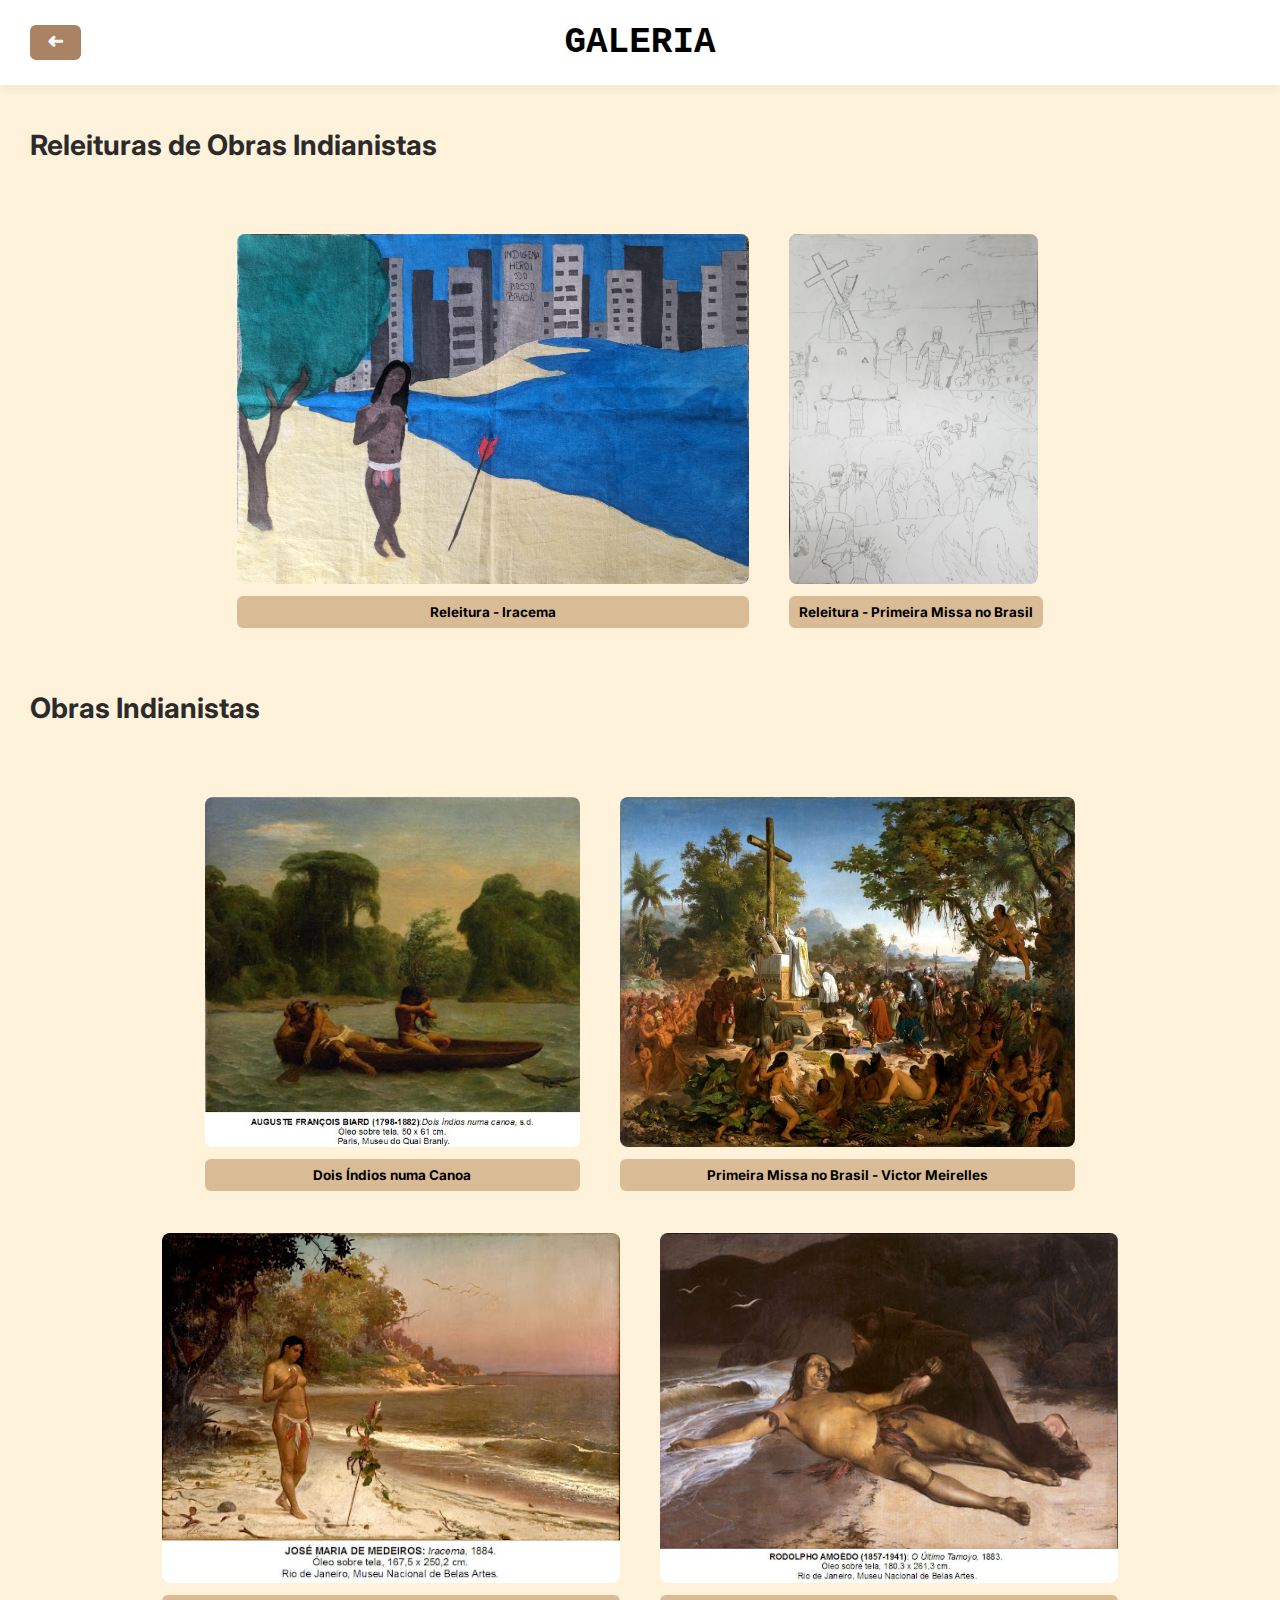
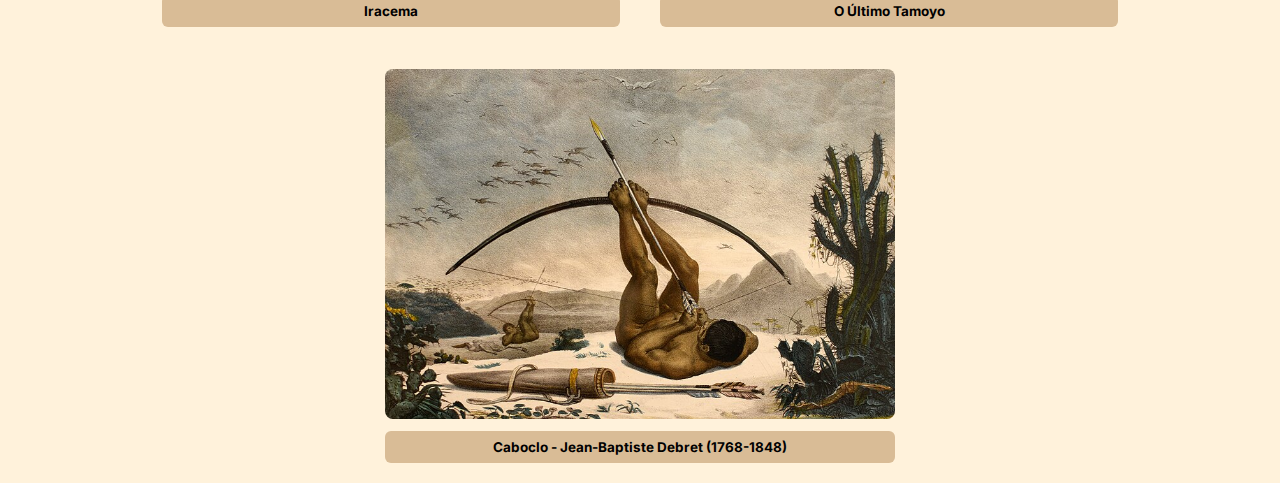
==== biblioteca/galeria.html @ d7e7b9e9 "Add files via upload" ====
<!DOCTYPE html>
<head>
    <meta charset="UTF-8">
    <meta name="viewport" content="width=device-width, initial-scale=1.0">
    <link rel="stylesheet" href="style/style.css">
    <link href="https://fonts.googleapis.com/css2?family=Inter:wght@400;700&family=Merriweather:wght@700&display=swap" 
    rel="stylesheet"><link rel="preconnect" href="https://fonts.gstatic.com">
    <link href="https://fonts.googleapis.com/css2?family=Courier+Prime&display=swap" rel="stylesheet">
    <link rel="icon" type="image/png" href="../favicon.png">
    <title>Galeria de Arte</title>
</head>
<body>
    <header>
        <input type="button" value="➜" onclick="voltarPagina()">
        <div class="title">
        <h1>GALERIA</h1></div>
    </header><br>
        <h2 class="h2_title">Releituras de Obras Indianistas</h2>
    <div class="cards"> 
        <div class="galleryImage">
            <img src="img/releituraIracema.jpg" alt=""> <div class="text">Releitura - Iracema</div>
        </div>
        <div class="galleryImage">
            <img src="img/releituraPrimeiraMissaNoBrasil.jpg" alt=""> <div class="text">Releitura - Primeira Missa no Brasil</div>
        </div>


    <div class="pop-up" style="display: none;" id="popup-card">
        <span onclick="closePopup()" class="close">&times;</span>
        <img class="imagePopup">
        <p class="resumo">
        </p>
    </div>
    <div class="popupOverlay" style="display: none;" id="popup"></div>

</div><br>
        <h2 class="h2_title">Obras Indianistas</h2>
        <div class="cards"> 
            <div class="galleryImage">
                <img src="img/doisIndiosNumaCanoa.jpg" alt=""> <div class="text">Dois Índios numa Canoa</div>
            </div>
            <div class="galleryImage">
                <img src="img/primeiraMissaNoBrasil.jpg" alt=""> <div class="text">Primeira Missa no Brasil - Victor Meirelles</div>
            </div>
            <div class="galleryImage">
                <img src="img/iracema.jpg" alt=""> <div class="text">Iracema</div>
            </div>
            <div class="galleryImage">
                <img src="img/oUltimo.jpg" alt=""> <div class="text">O Último Tamoyo</div>
            </div>
            <div class="galleryImage">
                <img src="img/Caboclo_by_Jean-Baptiste_Debret_1834.jpg" alt=""> <div class="text">Caboclo - Jean-Baptiste Debret (1768-1848)</div>
            </div>

        </div>
</body>
<script src="script/script.js"></script>
</html>
---- biblioteca/style/style.css ----
body {
    font-family: 'Inter';
    justify-content: center;
    margin: 0;
    background-color: #fff2db;
}

::selection {
    background-color: rgb(250, 241, 220);
}

header {
    background-color: white;
    display: flex;
    align-items: center;
    height: 85px;
    box-shadow: #c4c4c423 0px 7px 5px;
  }
  
  header input[type='button'] {
    position: absolute;
    margin-left: auto;
    margin-right: 30px;
    margin-inline-start: 30px;
    background-color: #a98363;
    color: rgb(247, 247, 247);
    border-style: solid;
    border-radius: 6px;
    padding-left: 15px;
    padding-right: 15px;
    width: auto;
    height: 35px;
    font-weight: 600;
    transition: background-color 0.2s, color 0.2s;
    border-width: 2.5px;
    border-color: #a98363;
    font-size: 20px;
    transform: rotate(180deg);
  }
  
  header input[type='button']:hover {
    background-color: #ffffff00;
    color: #a98363;
  }
  
  header .title {
    font-family: 'Courier', monospace;
    margin-left: auto;
    margin-right: auto;
    text-align: left;
    width: min-content;
    border-radius: 5px;
    pointer-events: none;
    user-select: none;
    font-size: 18px;
  }  

h2 {
    color: rgb(43, 43, 43);
    font-size: 28px;
    margin-left: 20px;
}

.cards {
    display: flex;
    justify-content: center;
    align-items: center;
    flex-wrap: wrap;
    margin-top: 50px;
}

.box {
    margin-top: 2%;
    border-radius: 14px;
    padding: 16px;
    max-width: min-content;
}

.imgCard, .galleryImage {
    margin: 20px;
}
.imgCard img {
    cursor: pointer;
    width: 220px;
    height: 330px;
    border-radius: 8px;
    transform: translateY(2px);
}

.galleryImage img {
    max-height: 350px;
    border-radius: 8px;
    transform: translateY(2px);
}

.imgCard .text {
    width: 200px;
    border-radius: 6px;
    padding: 8px 10px 8px 10px;
    background-color: #d9bc96;
    font-size: 13.5px;
    pointer-events: none;
    color: rgb(0, 0, 0);
    text-align: center;
    margin-top: 10px;
    font-weight: bold;
    transition: color 0.2s;
    word-wrap: break-word;
}

.galleryImage .text {
    width: calc(100% - 20px);
    border-radius: 6px;
    padding: 8px 10px 8px 10px;
    background-color: #d9bc96;
    font-size: 13.5px;
    pointer-events: none;
    color: rgb(0, 0, 0);
    text-align: center;
    margin-top: 10px;
    font-weight: bold;
    transition: color 0.2s;
    word-wrap: break-word;
}


.pop-up {
    display: flex;
    justify-content: center;
    align-items: center;
    position: fixed;
    top: 50%;
    left: 50%;
    transform: translate(-50%, -50%);
    background-color: rgb(238, 238, 238);
    padding: 30px;
    width: 40%;
    height: 80%;
    max-height: 90%;
    border-radius: 16px;
    box-shadow: 0 2px 10px rgba(0, 0, 0, 0.2);
    z-index: 1000;
    overflow: auto;
    transition: opacity 0.3s, display 0.3s;
}
.h2_title {
    margin-left: 30px;
}

.pop-up img {
    border-radius: 8px;
    width: 230px;
    display: block;
    margin: 0 auto;
    margin-top: 75px;
}

.popupOverlay {
    position: fixed;
    top: 0;
    left: 0;
    width: 100%;
    height: 100%;
    background: rgba(0, 0, 0, 0.377);
    z-index: 999;
    transition: opacity 0.3s, display 0.3s;
}

.resumo {
    border-radius: 12px;
    padding: 15px;
    text-align: justify;
    margin-top: 30px;
    background-color: #d9bc96;
}

.close {
    text-align: center;
    padding-left: 8px;
    padding-right: 8px;
    padding-bottom: 2px;
    font-size: 28px;
    border-radius: 5px;
    float: inline-end;
    cursor: pointer;
    user-select: none;
    background-color: rgb(214, 214, 214);
    transition: background-color 0.2s, color 0.2s;
}

.close:hover {
    background-color: #a98363;
    color: white;
}

@media (max-width: 720px) {
    .galleryImage img {
        max-width: 325px;
        border-radius: 8px;
        transform: translateY(2px);
    }
    .h2_title {
        text-align: center;
        font-size: 24px;
        margin-left: 10px;
        margin-right: 10px;
    }
    header input[type='button'] {
      position: unset;
      margin: unset;
      margin-left: 10px;
      text-align: center;
      width: auto;
      height: 30px;
      font-size: 16px;
    }
    header .title {
        transform: translateX(-20px);
    }
    .pop-up img {
        width: 150px;
    }

    .pop-up {
        width: 75%;
    }

    .resumo {
        text-align: left;
    }
}
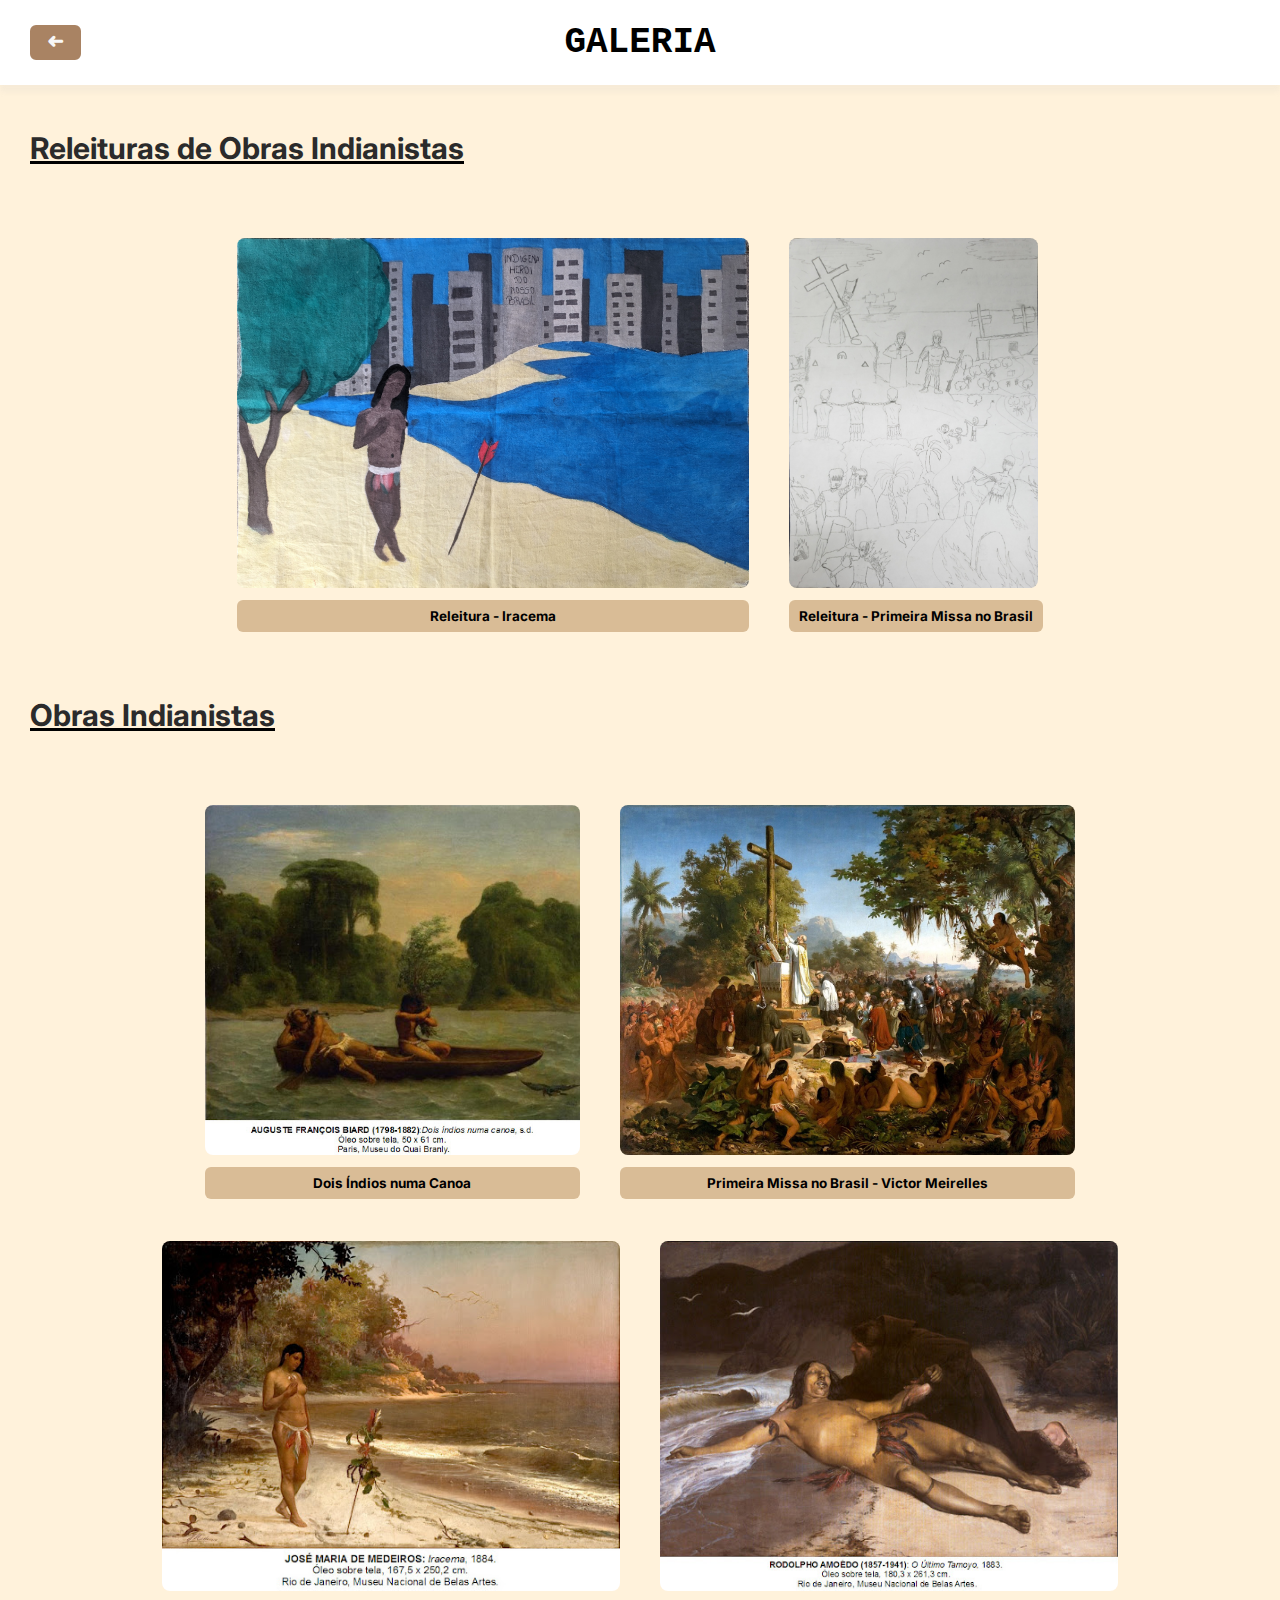
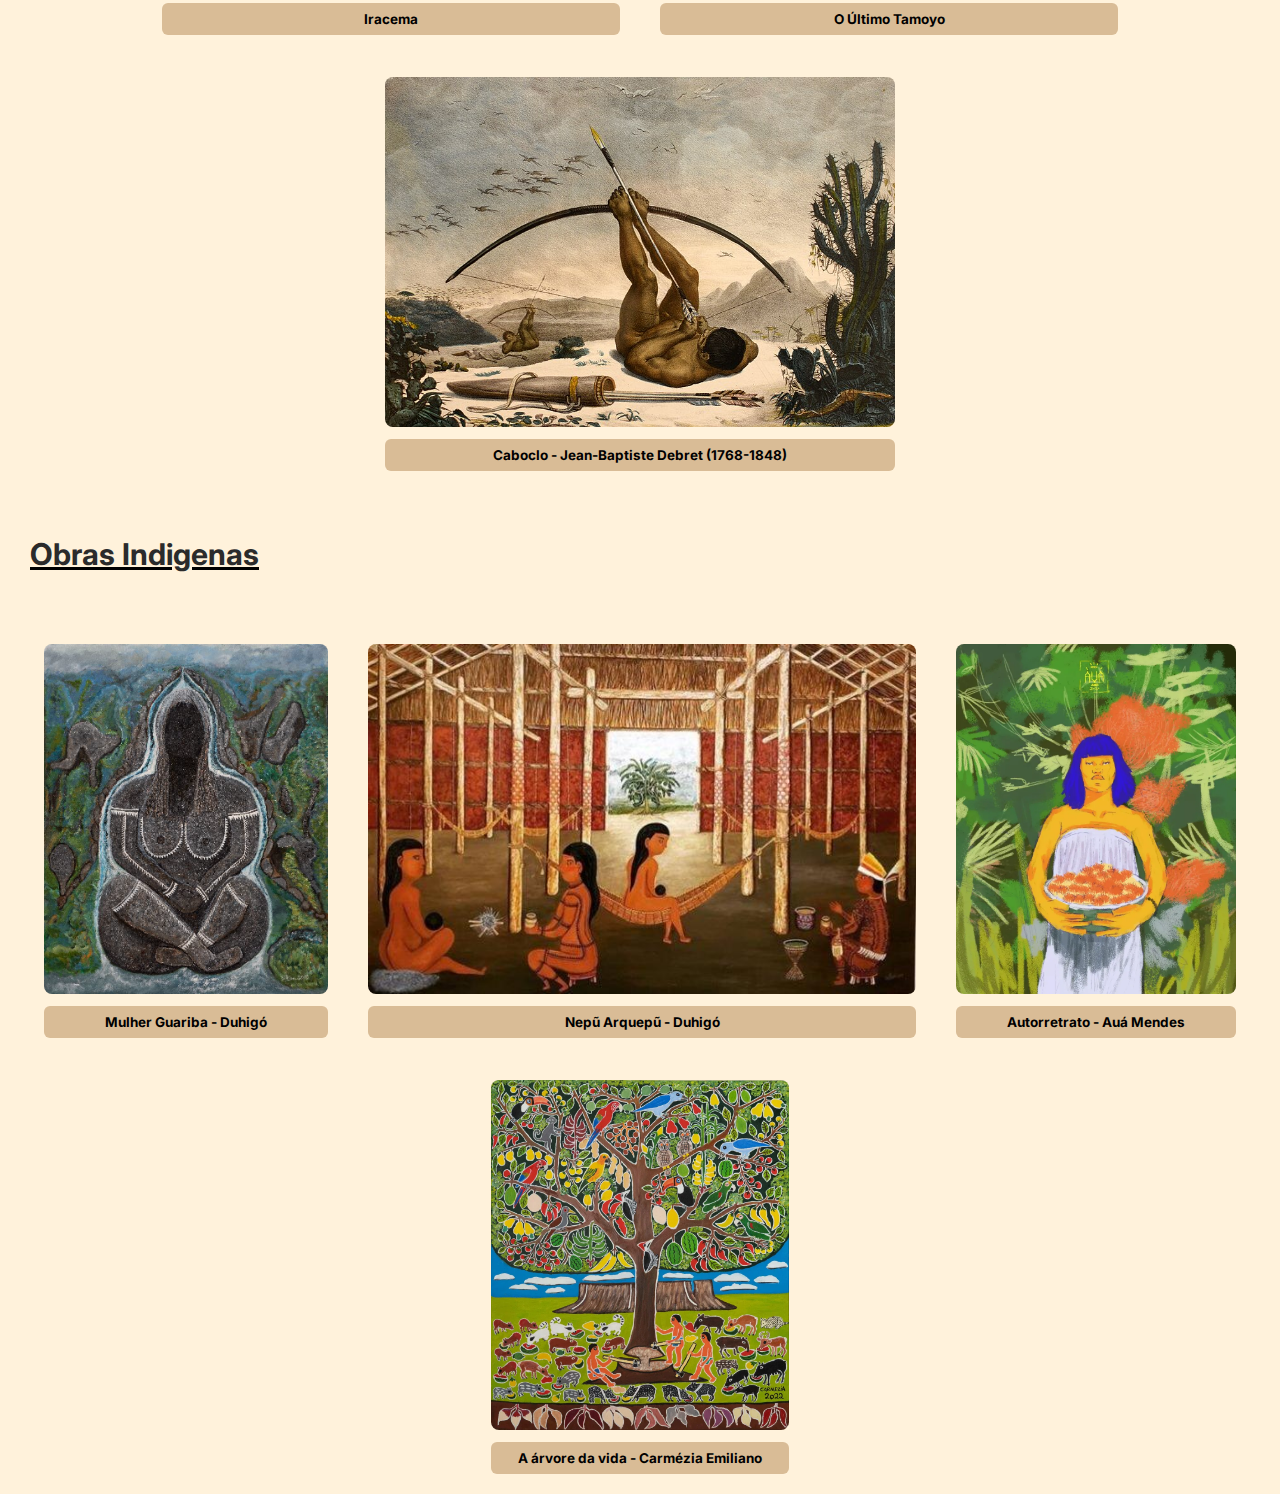
==== commit da7d4825: "Add files via upload" ====
--- a/biblioteca/galeria.html
+++ b/biblioteca/galeria.html
@@ -15,7 +15,7 @@
         <div class="title">
         <h1>GALERIA</h1></div>
     </header><br>
-        <h2 class="h2_title">Releituras de Obras Indianistas</h2>
+        <u><h2 class="h2_title">Releituras de Obras Indianistas</h2></u>
     <div class="cards"> 
         <div class="galleryImage">
             <img src="img/releituraIracema.jpg" alt=""> <div class="text">Releitura - Iracema</div>
@@ -34,7 +34,7 @@
     <div class="popupOverlay" style="display: none;" id="popup"></div>
 
 </div><br>
-        <h2 class="h2_title">Obras Indianistas</h2>
+        <u><h2 class="h2_title">Obras Indianistas</h2></u>
         <div class="cards"> 
             <div class="galleryImage">
                 <img src="img/doisIndiosNumaCanoa.jpg" alt=""> <div class="text">Dois Índios numa Canoa</div>
@@ -52,6 +52,22 @@
                 <img src="img/Caboclo_by_Jean-Baptiste_Debret_1834.jpg" alt=""> <div class="text">Caboclo - Jean-Baptiste Debret (1768-1848)</div>
             </div>
 
+        </div><br>
+        <u><h2 class="h2_title">Obras Indigenas</h2></u>
+        <div class="cards"> 
+            <div class="galleryImage">
+                <img src="img/mulherGuariba.png" alt=""> <div class="text">Mulher Guariba - Duhigó</div>
+            </div>
+            <div class="galleryImage">
+                <img src="img/Duhigó.jpg" alt=""> <div class="text">Nepũ Arquepũ - Duhigó</div>
+            </div>
+            <div class="galleryImage">
+                <img src="img/autorretrato.webp" alt=""> <div class="text">Autorretrato - Auá Mendes</div>
+            </div>
+            <div class="galleryImage">
+                <img src="img/arvoreDaVida.webp" alt=""> <div class="text">A árvore da vida - Carmézia Emiliano</div>
+            </div>
+
         </div>
 </body>
 <script src="script/script.js"></script>
--- a/biblioteca/style/style.css
+++ b/biblioteca/style/style.css
@@ -145,6 +145,7 @@
 }
 .h2_title {
     margin-left: 30px;
+    font-size: 30px;
 }
 
 .pop-up img {
@@ -201,9 +202,9 @@
     }
     .h2_title {
         text-align: center;
-        font-size: 24px;
-        margin-left: 10px;
-        margin-right: 10px;
+        font-size: 26px;
+        margin-left: 20px;
+        margin-right: 20px;
     }
     header input[type='button'] {
       position: unset;
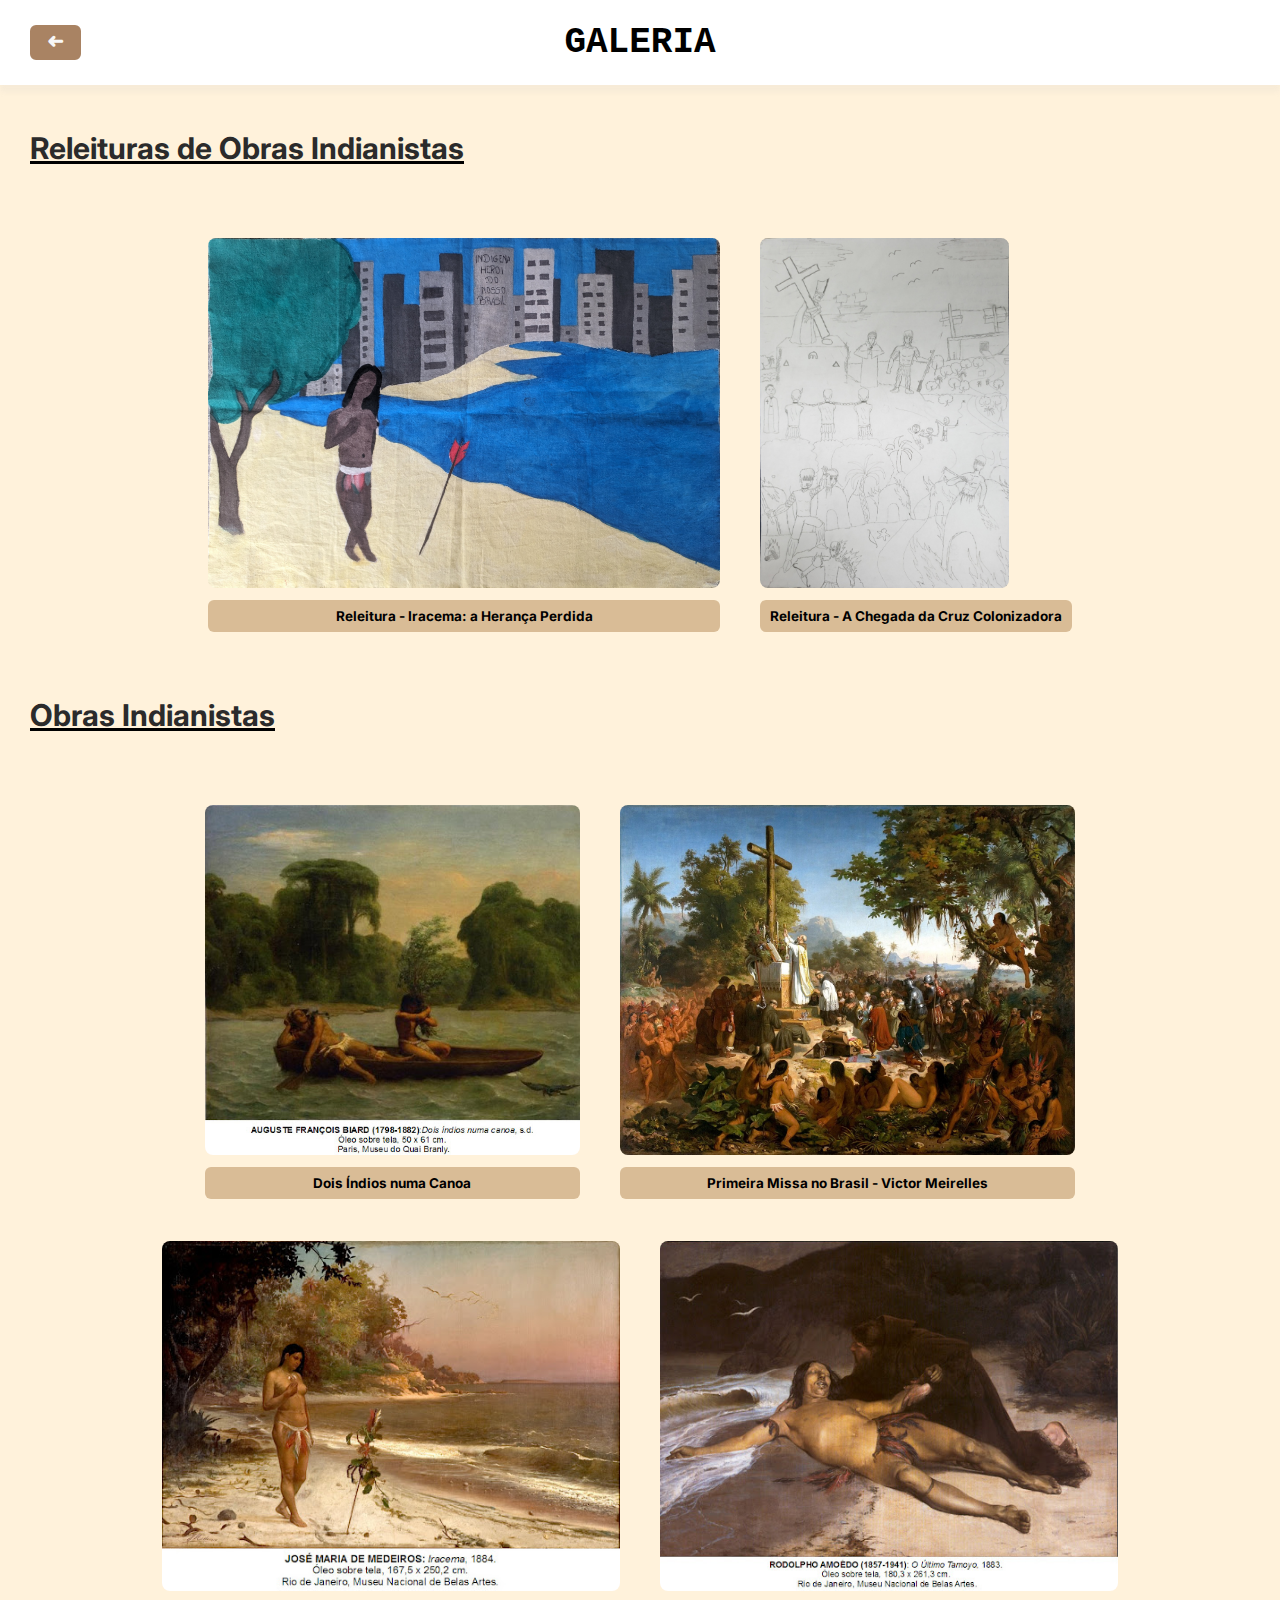
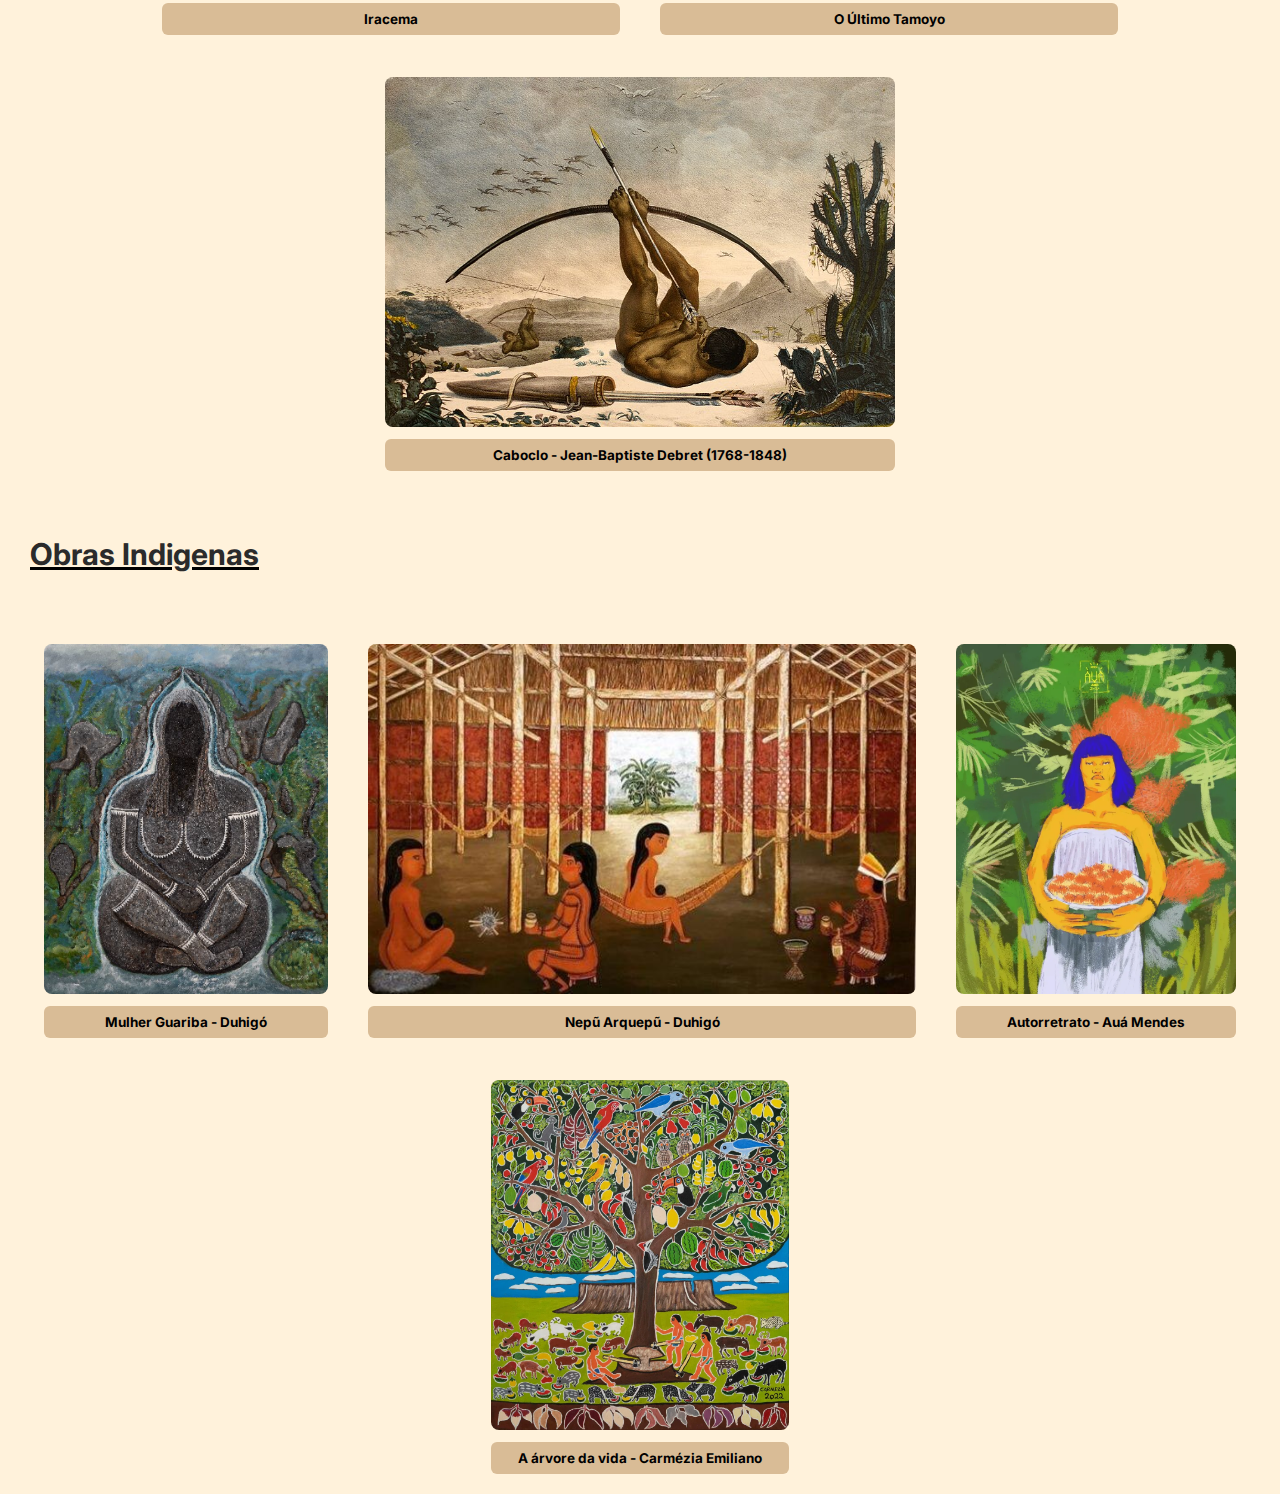
==== commit 9f9b940e: "Update galeria.html" ====
--- a/biblioteca/galeria.html
+++ b/biblioteca/galeria.html
@@ -18,10 +18,10 @@
         <u><h2 class="h2_title">Releituras de Obras Indianistas</h2></u>
     <div class="cards"> 
         <div class="galleryImage">
-            <img src="img/releituraIracema.jpg" alt=""> <div class="text">Releitura - Iracema</div>
+            <img src="img/releituraIracema.jpg" alt=""> <div class="text">Releitura - Iracema: a Herança Perdida</div>
         </div>
         <div class="galleryImage">
-            <img src="img/releituraPrimeiraMissaNoBrasil.jpg" alt=""> <div class="text">Releitura - Primeira Missa no Brasil</div>
+            <img src="img/releituraPrimeiraMissaNoBrasil.jpg" alt=""> <div class="text">Releitura - A Chegada da Cruz Colonizadora</div>
         </div>
 
 
@@ -71,4 +71,4 @@
         </div>
 </body>
 <script src="script/script.js"></script>
-</html>+</html>
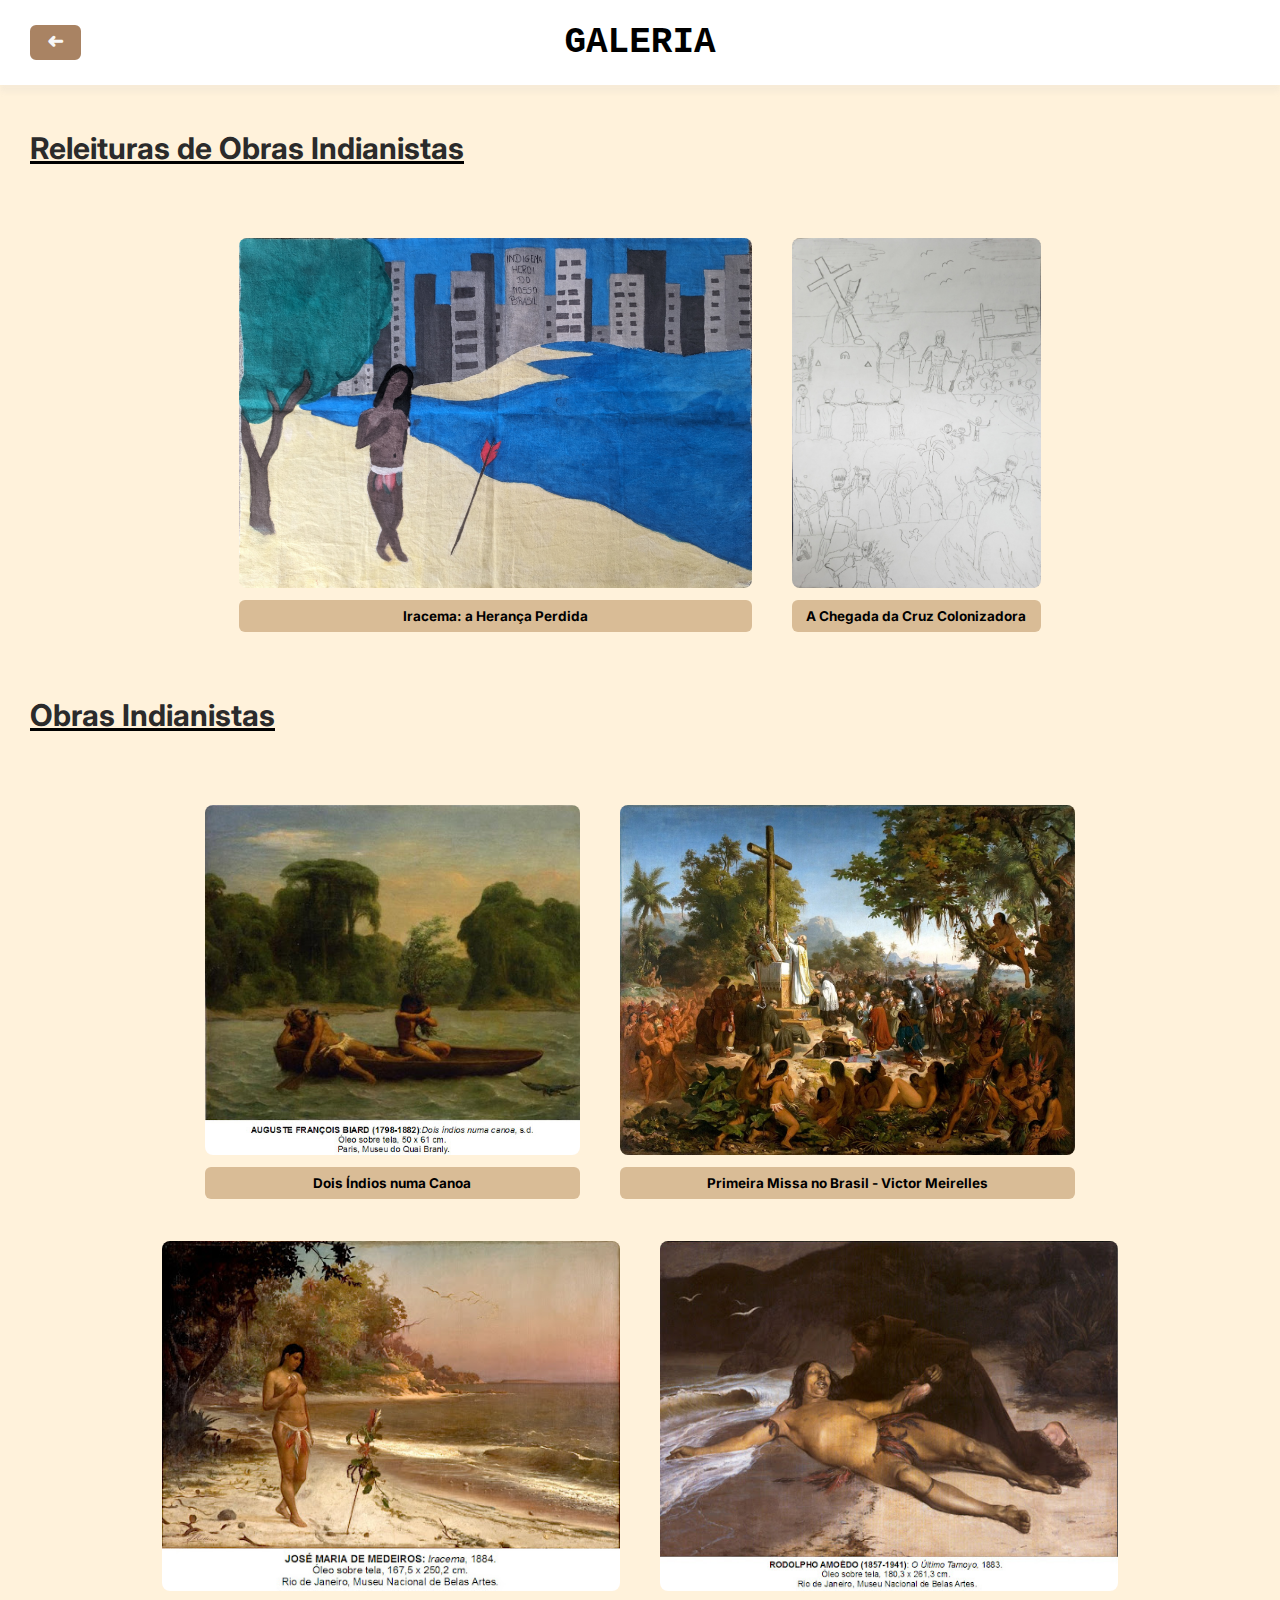
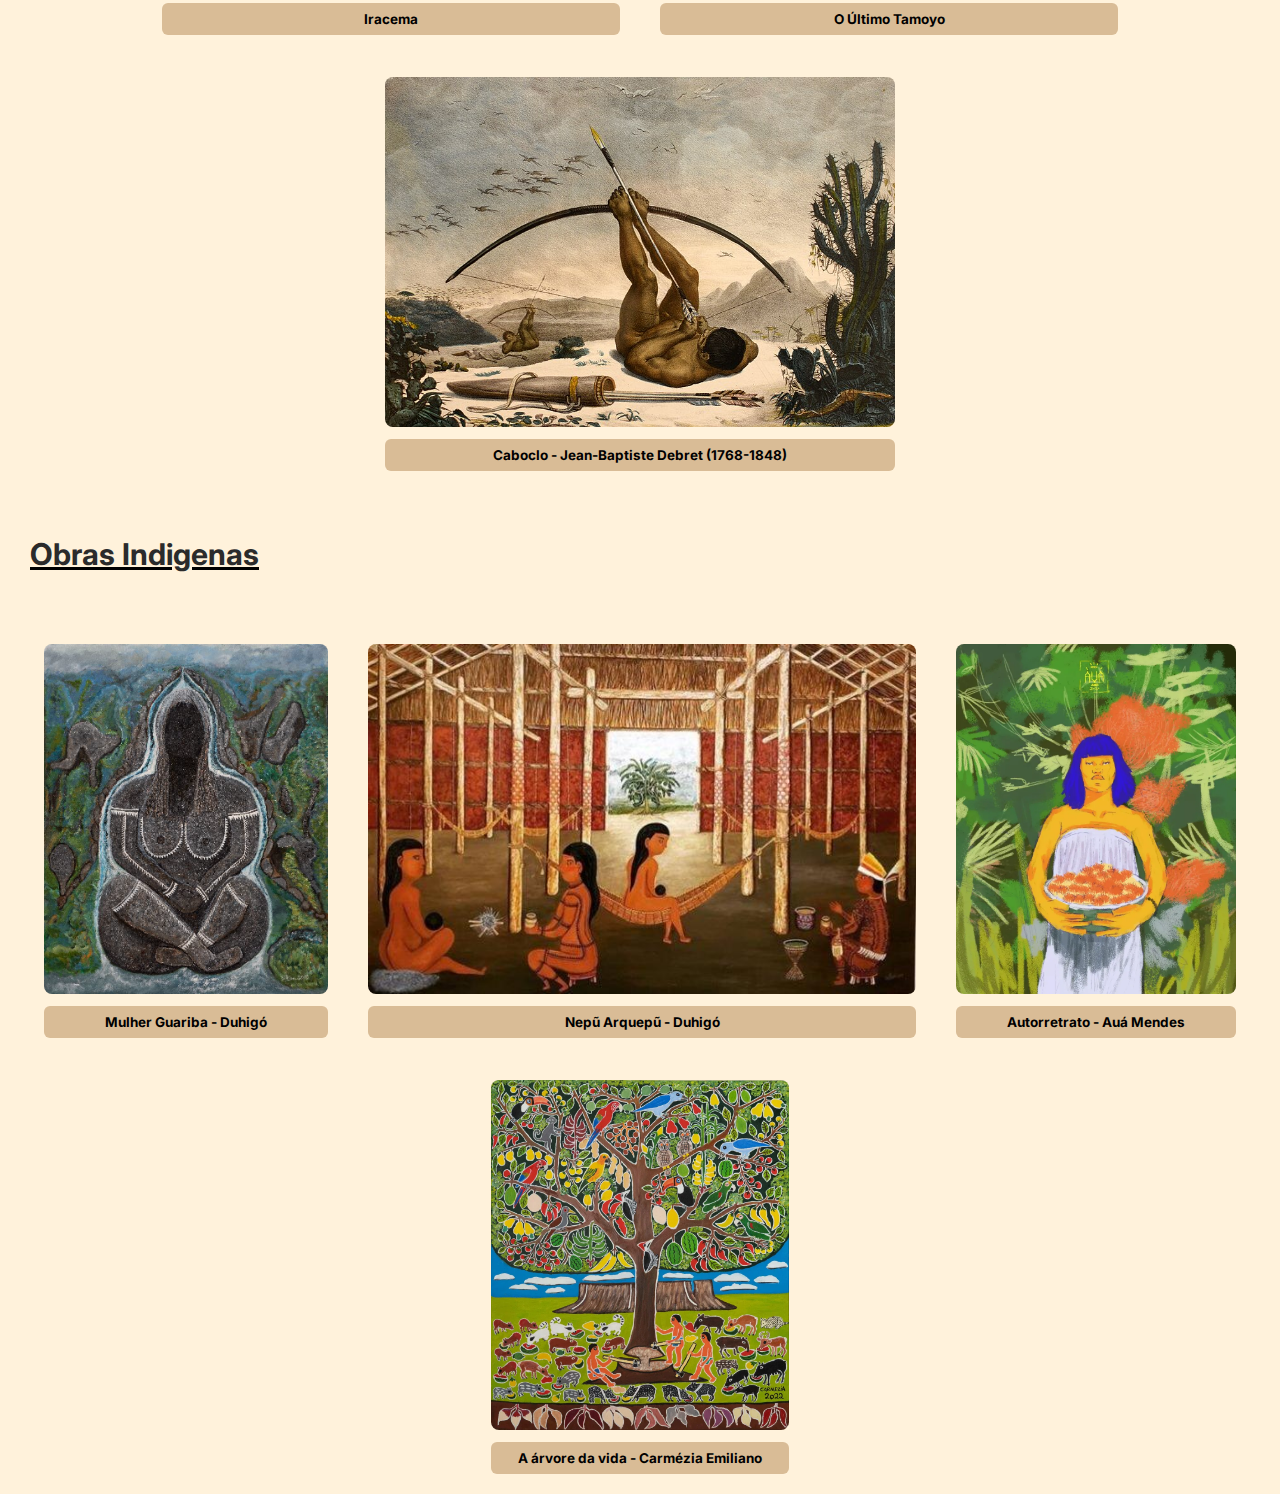
==== commit c359aa12: "Update galeria.html" ====
--- a/biblioteca/galeria.html
+++ b/biblioteca/galeria.html
@@ -18,10 +18,10 @@
         <u><h2 class="h2_title">Releituras de Obras Indianistas</h2></u>
     <div class="cards"> 
         <div class="galleryImage">
-            <img src="img/releituraIracema.jpg" alt=""> <div class="text">Releitura - Iracema: a Herança Perdida</div>
+            <img src="img/releituraIracema.jpg" alt=""> <div class="text">Iracema: a Herança Perdida</div>
         </div>
         <div class="galleryImage">
-            <img src="img/releituraPrimeiraMissaNoBrasil.jpg" alt=""> <div class="text">Releitura - A Chegada da Cruz Colonizadora</div>
+            <img src="img/releituraPrimeiraMissaNoBrasil.jpg" alt=""> <div class="text">A Chegada da Cruz Colonizadora</div>
         </div>
 
 
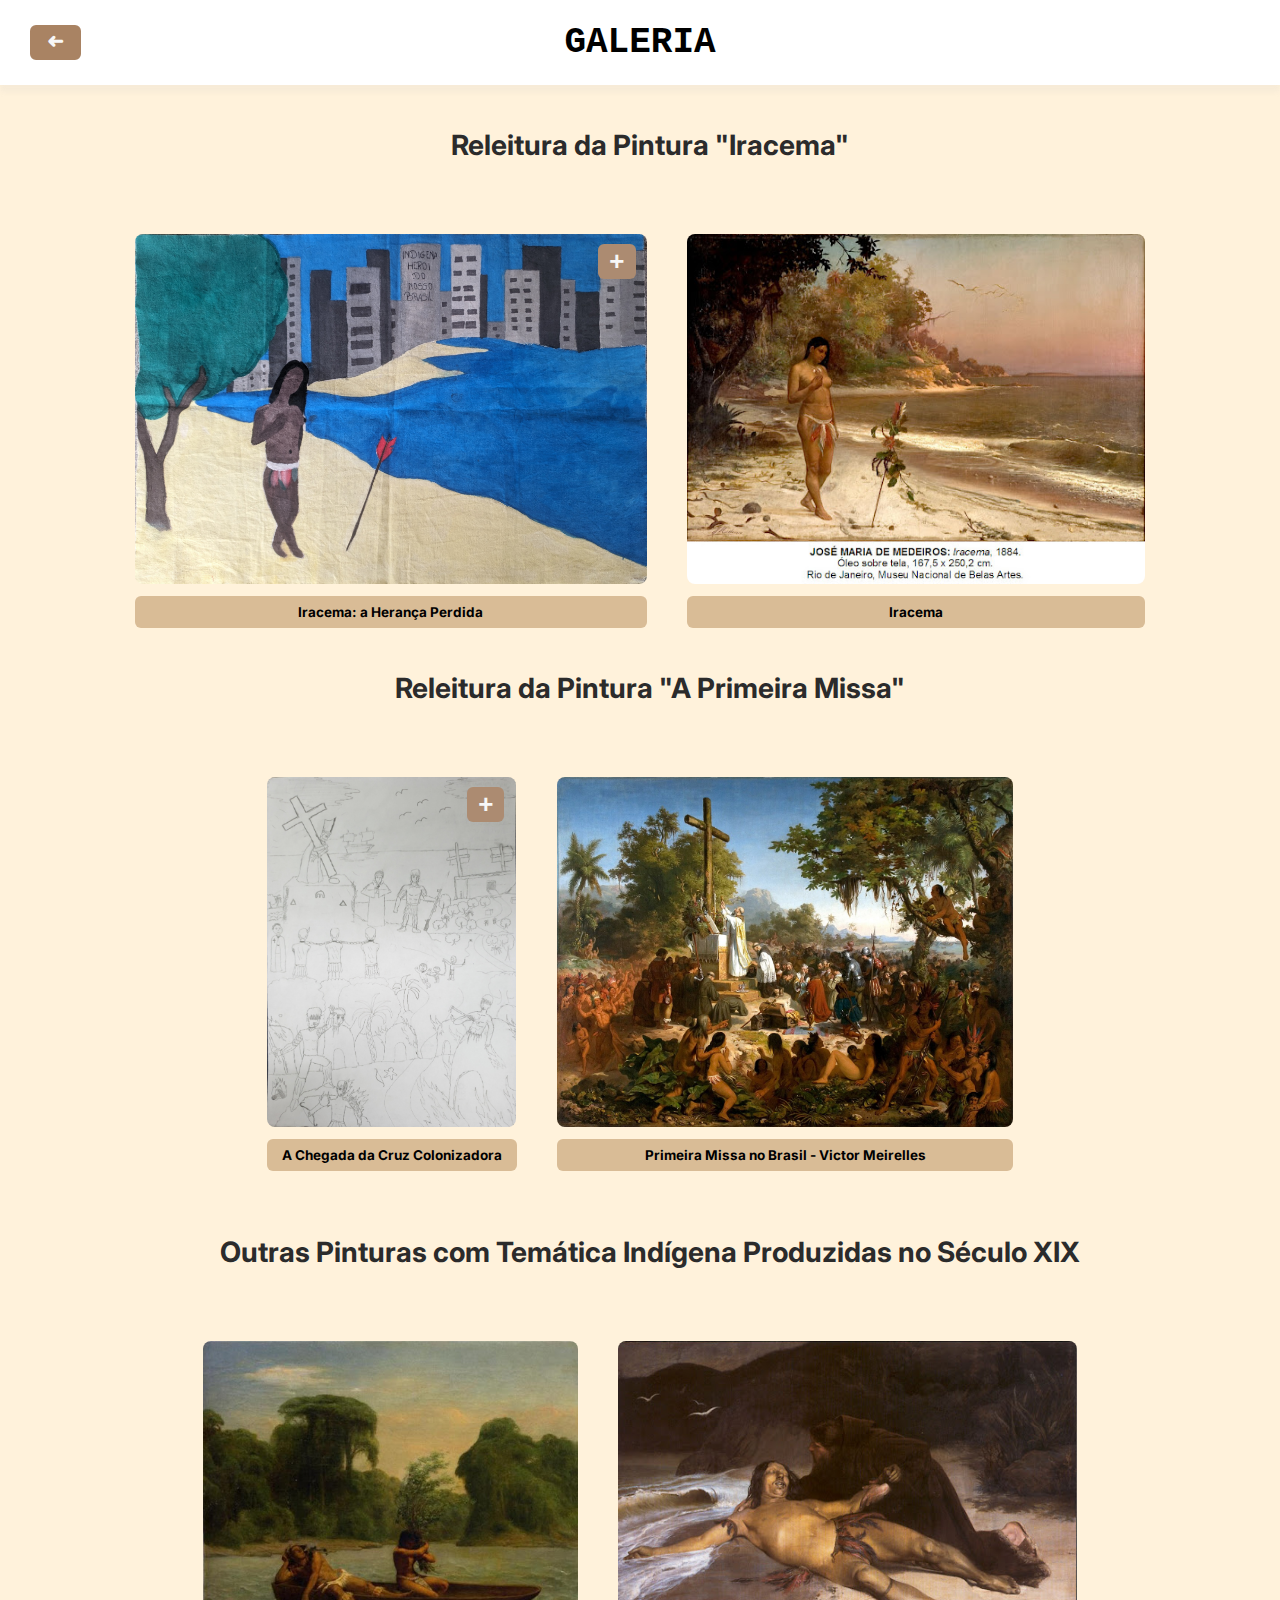
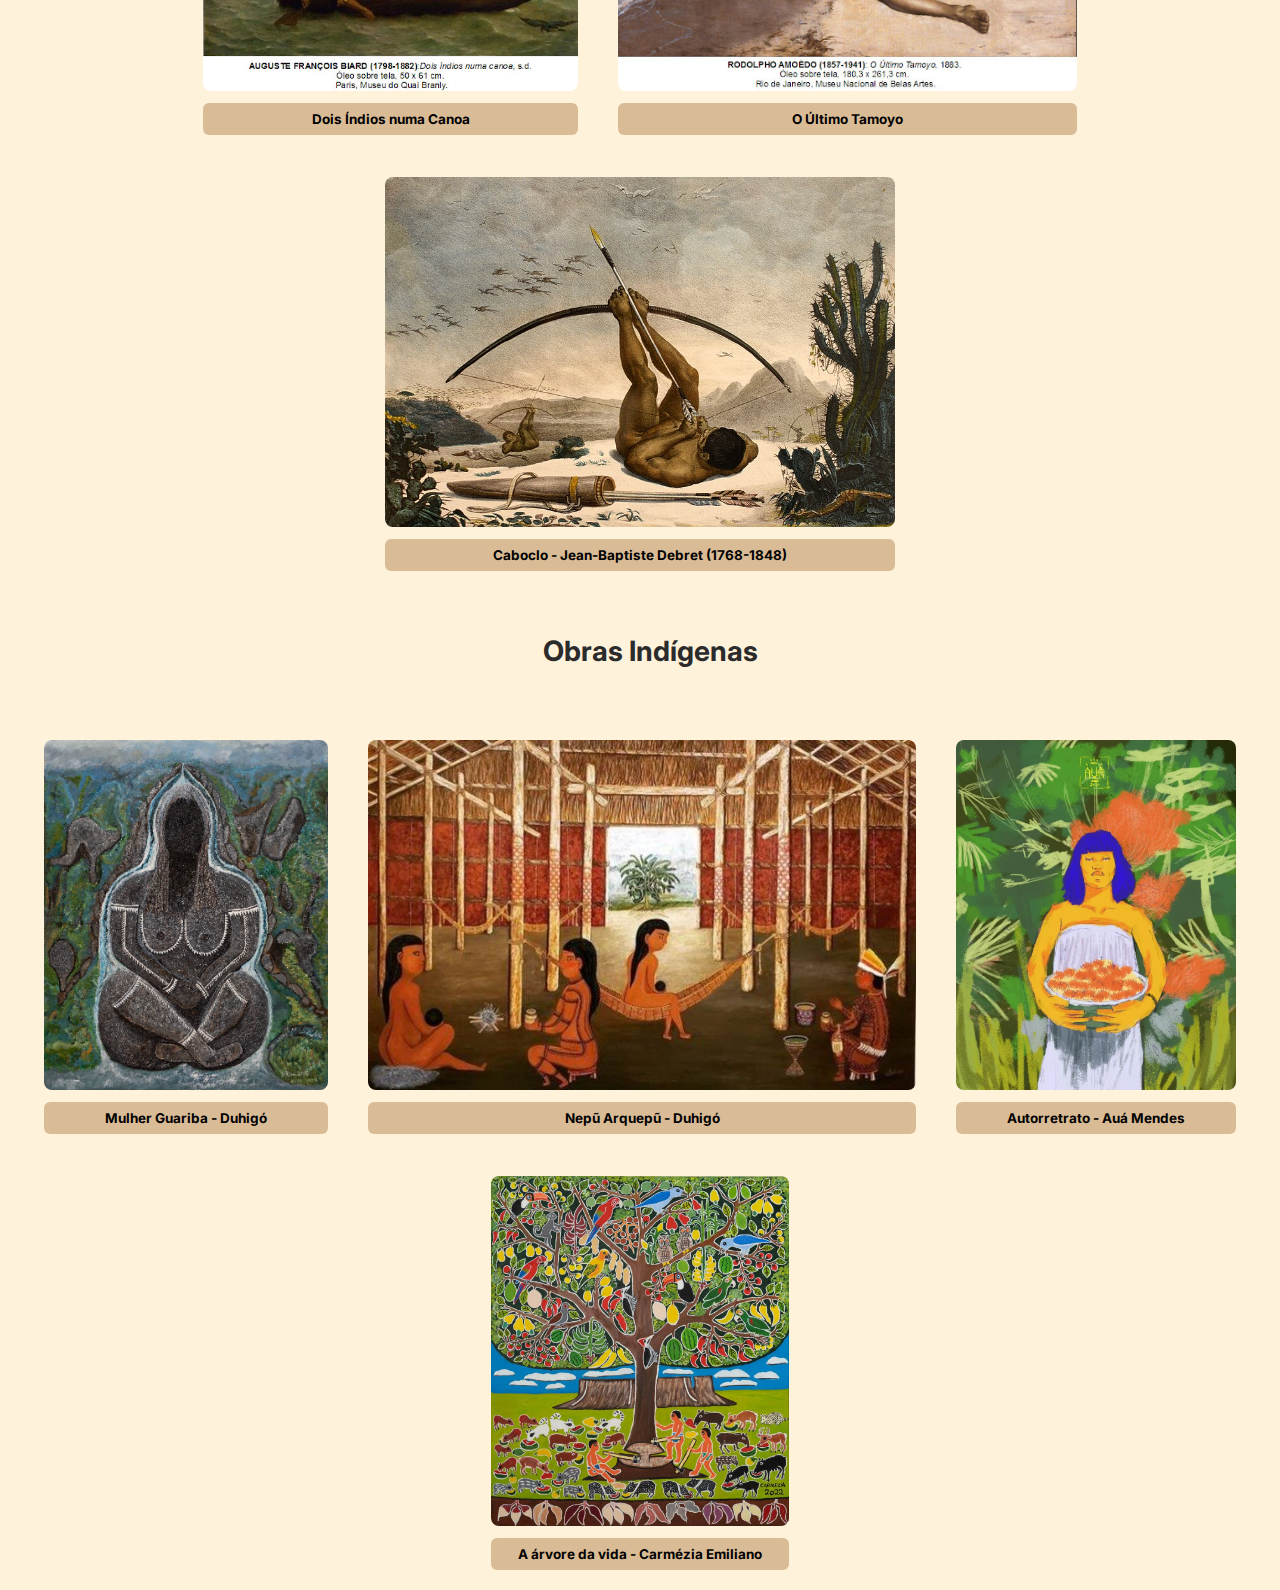
==== commit 9ebb30d7: "Add files via upload" ====
--- a/biblioteca/galeria.html
+++ b/biblioteca/galeria.html
@@ -15,13 +15,22 @@
         <div class="title">
         <h1>GALERIA</h1></div>
     </header><br>
-        <u><h2 class="h2_title">Releituras de Obras Indianistas</h2></u>
+        <h2 class="h2_title">Releitura da Pintura "Iracema"</h2>
     <div class="cards"> 
         <div class="galleryImage">
-            <img src="img/releituraIracema.jpg" alt=""> <div class="text">Iracema: a Herança Perdida</div>
+            <img src="img/releituraIracema.jpg" alt=""> <div class="textMore">Iracema: a Herança Perdida<input type="button" value="+" onclick="releituraIracema()"></div>
         </div>
         <div class="galleryImage">
-            <img src="img/releituraPrimeiraMissaNoBrasil.jpg" alt=""> <div class="text">A Chegada da Cruz Colonizadora</div>
+            <img src="img/iracema.jpg" alt=""> <div class="text">Iracema</div>
+        </div>
+    </div>
+        <h2 class="h2_title">Releitura da Pintura "A Primeira Missa"</h2>
+    <div class="cards"> 
+        <div class="galleryImage">
+            <img src="img/releituraPrimeiraMissaNoBrasil.jpg" alt=""> <div class="textMoreCruz">A Chegada da Cruz Colonizadora<input type="button" value="+" onclick="releituraCruz()"></div>
+        </div>
+        <div class="galleryImage">
+            <img src="img/primeiraMissaNoBrasil.jpg" alt=""> <div class="text">Primeira Missa no Brasil - Victor Meirelles</div>
         </div>
 
 
@@ -34,16 +43,10 @@
     <div class="popupOverlay" style="display: none;" id="popup"></div>
 
 </div><br>
-        <u><h2 class="h2_title">Obras Indianistas</h2></u>
+        <h2 class="h2_title">Outras Pinturas com Temática Indígena Produzidas no Século XIX</h2>
         <div class="cards"> 
             <div class="galleryImage">
                 <img src="img/doisIndiosNumaCanoa.jpg" alt=""> <div class="text">Dois Índios numa Canoa</div>
-            </div>
-            <div class="galleryImage">
-                <img src="img/primeiraMissaNoBrasil.jpg" alt=""> <div class="text">Primeira Missa no Brasil - Victor Meirelles</div>
-            </div>
-            <div class="galleryImage">
-                <img src="img/iracema.jpg" alt=""> <div class="text">Iracema</div>
             </div>
             <div class="galleryImage">
                 <img src="img/oUltimo.jpg" alt=""> <div class="text">O Último Tamoyo</div>
@@ -53,7 +56,7 @@
             </div>
 
         </div><br>
-        <u><h2 class="h2_title">Obras Indigenas</h2></u>
+        <h2 class="h2_title">Obras Indígenas</h2>
         <div class="cards"> 
             <div class="galleryImage">
                 <img src="img/mulherGuariba.png" alt=""> <div class="text">Mulher Guariba - Duhigó</div>
--- a/biblioteca/style/style.css
+++ b/biblioteca/style/style.css
@@ -122,6 +122,76 @@
     transition: color 0.2s;
     word-wrap: break-word;
 }
+.galleryImage .textMore {
+    width: calc(100% - 20px);
+    border-radius: 6px;
+    padding: 8px 10px 8px 10px;
+    background-color: #d9bc96;
+    font-size: 13.5px;
+    pointer-events: none;
+    color: rgb(0, 0, 0);
+    text-align: center;
+    margin-top: 10px;
+    font-weight: bold;
+    transition: color 0.2s;
+    word-wrap: break-word;
+}
+.galleryImage .textMore input[type=button] {
+    transform: translateX(85px) translateY(-360px);
+    position: absolute;
+    margin-left: auto;
+    pointer-events: all;
+    margin-right: 30px;
+    margin-inline-start: 30px;
+    background-color: #ac8b71;
+    color: rgb(247, 247, 247);
+    border-style: none;
+    border-radius: 6px;
+    padding-left: 11px;
+    padding-right: 11px;
+    width: auto;
+    height: 35px;
+    font-weight: 600;
+    transition: background-color 0.2s, color 0.2s;
+    font-size: 26px;
+}
+.galleryImage .textMoreCruz {
+    width: 230px;
+    border-radius: 6px;
+    padding: 8px 10px 8px 10px;
+    background-color: #d9bc96;
+    font-size: 13.5px;
+    pointer-events: none;
+    color: rgb(0, 0, 0);
+    text-align: center;
+    margin-top: 10px;
+    font-weight: bold;
+    transition: color 0.2s;
+    word-wrap: break-word;
+}
+.galleryImage .textMoreCruz input[type=button] {
+    pointer-events: all;
+    transform: translateX(-65px) translateY(-360px);
+    position: absolute;
+    margin-left: auto;
+    margin-right: 30px;
+    margin-inline-start: 30px;
+    background-color: #ac8b71;
+    color: rgb(247, 247, 247);
+    border-style: none;
+    border-radius: 6px;
+    padding-left: 11px;
+    padding-right: 11px;
+    width: auto;
+    height: 35px;
+    font-weight: 600;
+    transition: background-color 0.2s, color 0.2s;
+    font-size: 26px;
+}
+.galleryImage .textMoreCruz input[type=button]:hover, .galleryImage .textMore input[type=button]:hover {
+    background-color: #99765b;
+}
+
 
 
 .pop-up {
@@ -144,8 +214,7 @@
     transition: opacity 0.3s, display 0.3s;
 }
 .h2_title {
-    margin-left: 30px;
-    font-size: 30px;
+    text-align: center;
 }
 
 .pop-up img {
@@ -195,6 +264,25 @@
 }
 
 @media (max-width: 720px) {
+    .galleryImage .textMore input[type=button] {
+        pointer-events: all;
+        transform: translateX(-8px) translateY(-232px);
+        position: absolute;
+        margin-left: auto;
+        margin-right: 30px;
+        margin-inline-start: 30px;
+        background-color: #ac8b71;
+        color: rgb(247, 247, 247);
+        border-style: none;
+        border-radius: 6px;
+        padding-left: 11px;
+        padding-right: 11px;
+        width: auto;
+        height: 35px;
+        font-weight: 600;
+        transition: background-color 0.2s, color 0.2s;
+        font-size: 26px;
+    }
     .galleryImage img {
         max-width: 325px;
         border-radius: 8px;
